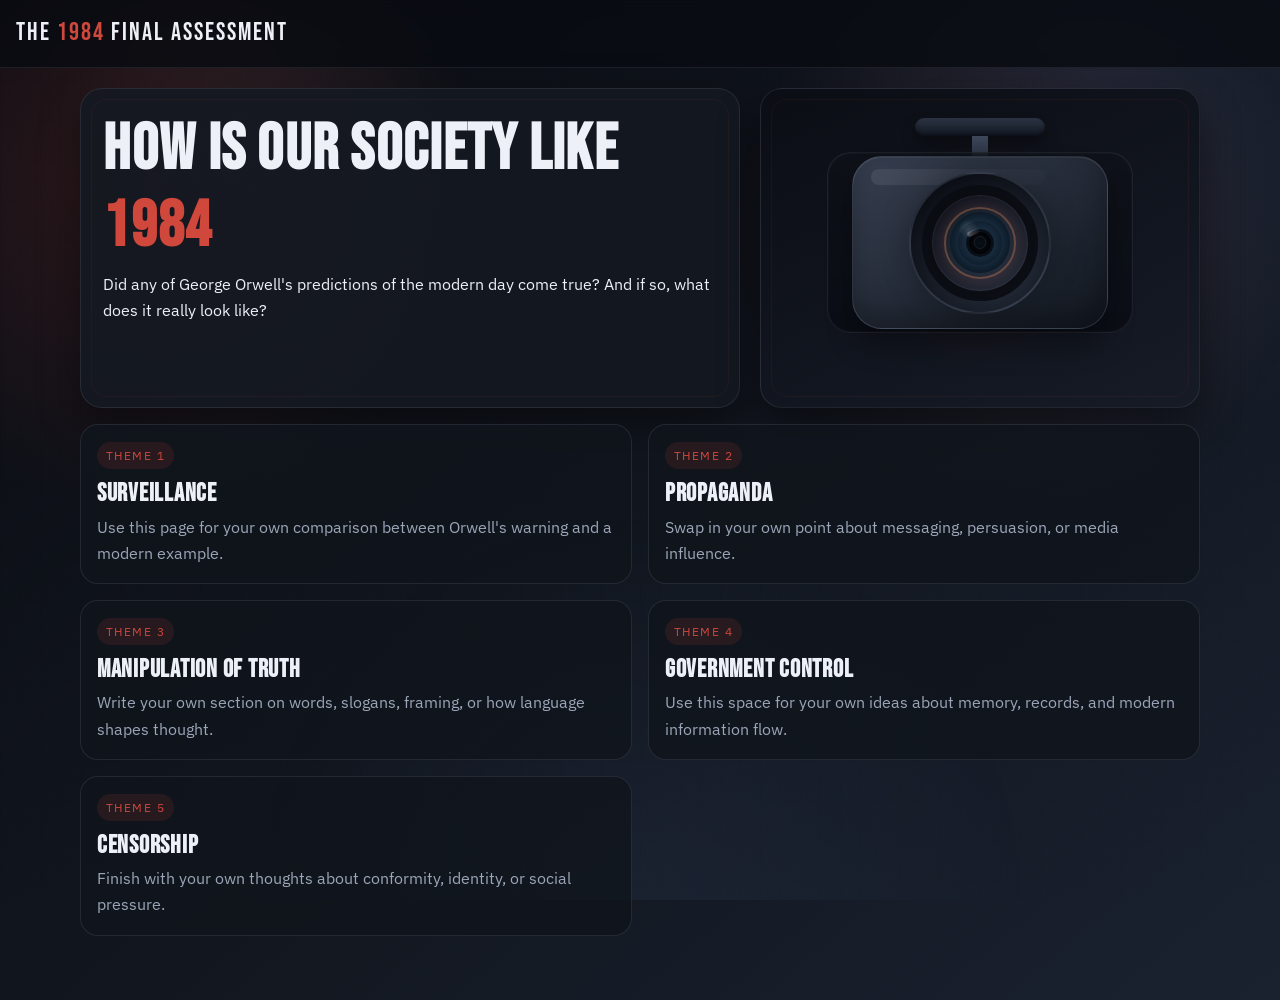
==== index.html @ 1fe8f31f "Base Commit" ====
<!DOCTYPE html>
<html lang="en">
  <head>
    <meta charset="UTF-8" />
    <meta name="viewport" content="width=device-width, initial-scale=1.0" />
    <title>1984 in Modern Society</title>
    <link rel="preconnect" href="https://fonts.googleapis.com" />
    <link rel="preconnect" href="https://fonts.gstatic.com" crossorigin />
    <link
      href="https://fonts.googleapis.com/css2?family=Bebas+Neue&family=Cormorant+Garamond:wght@500;700&family=IBM+Plex+Sans:wght@400;600&display=swap"
      rel="stylesheet"
    />
    <link rel="stylesheet" href="style.css" />
  </head>
  <body class="noise" data-page="home">
    <!-- Top bar -->
    <header class="top-bar">
      <a class="brand" href="index.html">The <span>1984</span> Final Assessment</a>
    </header>

    <!-- Main page -->
    <main class="layout">
      <section class="hero">
        <!-- Main text -->
        <article class="card hero-main reveal">
          <h1>How is our society like</h1>
          <h1><span class="accent-text">1984</span></h1>  
          <p>
            Did any of George Orwell's predictions of the modern day come true? And if so, what does it really look like?
          </p>
        </article>

        <!-- Camera icon -->
        <aside class="card hero-side reveal">
          <div class="watcher-stage" id="watcher-stage" aria-hidden="true">
            <div class="camera-mount"></div>
            <div class="watcher-frame">
              <div class="camera-body">
                <div class="camera-body-top"></div>
                <div class="camera-lens" id="camera-eye">
                  <div class="lens-ring lens-ring-outer"></div>
                  <div class="lens-ring lens-ring-mid"></div>
                  <div class="lens-glass">
                    <div class="lens-core" id="camera-pupil">
                      <div class="lens-aperture"></div>
                      <div class="lens-highlight"></div>
                    </div>
                  </div>
                </div>
              </div>
            </div>
          </div>
        </aside>
      </section>

      <!-- Theme 1 -->
      <section class="grid">
        <a class="topic-link reveal" data-topic="surveillance" href="surveillance.html">
          <span class="topic-tag">Theme 1</span>
          <h3>Surveillance</h3>
          <p>Use this page for your own comparison between Orwell's warning and a modern example.</p>
        </a>

        <!-- Theme 2 -->
        <a class="topic-link reveal" data-topic="propaganda" href="propaganda.html">
          <span class="topic-tag">Theme 2</span>
          <h3>Propaganda</h3>
          <p>Swap in your own point about messaging, persuasion, or media influence.</p>
        </a>

        <!-- Theme 3 -->
        <a class="topic-link reveal" data-topic="language" href="truth.html">
          <span class="topic-tag">Theme 3</span>
          <h3>Manipulation of Truth</h3>
          <p>Write your own section on words, slogans, framing, or how language shapes thought.</p>
        </a>

        <!-- Theme 4 -->
        <a class="topic-link reveal" data-topic="history" href="control.html">
          <span class="topic-tag">Theme 4</span>
          <h3>Government Control</h3>
          <p>Use this space for your own ideas about memory, records, and modern information flow.</p>
        </a>

        <!-- Theme 5 -->
        <a class="topic-link reveal" data-topic="individuality" href="individuality.html">
          <span class="topic-tag">Theme 5</span>
          <h3>Censorship</h3>
          <p>Finish with your own thoughts about conformity, identity, or social pressure.</p>
        </a>
      </section>
    </main>

    <script src="script.js"></script>
  </body>
</html>
---- style.css ----
:root {
  --paper: #11151d;
  --paper-deep: #1b212c;
  --ink: #edf0f6;
  --muted: #9ca6b8;
  --line: #3d495f;
  --card: rgba(20, 25, 34, 0.9);
  --card-strong: rgba(15, 19, 28, 0.96);
  --accent: #d0473c;
  --accent-soft: #f08b53;
  --shadow: 0 18px 42px rgba(0, 0, 0, 0.42);
  --font-display: "Bebas Neue", Impact, sans-serif;
  --font-body: "IBM Plex Sans", "Segoe UI", sans-serif;
  --font-quote: "Cormorant Garamond", Georgia, serif;
}

* {
  box-sizing: border-box;
}

html,
body {
  margin: 0;
  padding: 0;
  min-height: 100%;
}

body {
  font-family: var(--font-body);
  color: var(--ink);
  background:
    radial-gradient(circle at 12% 18%, rgba(208, 71, 60, 0.18), transparent 24%),
    radial-gradient(circle at 86% 12%, rgba(70, 95, 140, 0.22), transparent 24%),
    linear-gradient(140deg, #090c12 0%, #11151d 48%, #1a2230 100%);
  line-height: 1.65;
}

.noise::before {
  content: "";
  position: fixed;
  inset: 0;
  pointer-events: none;
  opacity: 0.16;
  background-image:
    linear-gradient(rgba(154, 166, 184, 0.03) 1px, transparent 1px),
    linear-gradient(90deg, rgba(154, 166, 184, 0.03) 1px, transparent 1px);
  background-size: 20px 20px;
  z-index: -2;
}

.noise::after {
  content: "";
  position: fixed;
  inset: 0;
  pointer-events: none;
  background:
    radial-gradient(circle at 20% 15%, rgba(255, 255, 255, 0.04), transparent 18%),
    radial-gradient(circle at 80% 25%, rgba(208, 71, 60, 0.09), transparent 24%),
    radial-gradient(circle at 50% 100%, rgba(70, 95, 140, 0.12), transparent 35%);
  z-index: -1;
}

.top-bar {
  position: sticky;
  top: 0;
  z-index: 20;
  display: flex;
  justify-content: space-between;
  align-items: center;
  gap: 1rem;
  padding: 0.8rem 1rem;
  background: rgba(9, 12, 18, 0.82);
  border-bottom: 1px solid rgba(154, 166, 184, 0.12);
  backdrop-filter: blur(8px);
}

.brand {
  color: var(--ink);
  text-decoration: none;
  font-family: var(--font-display);
  font-size: 1.55rem;
  letter-spacing: 0.08em;
}

.brand span {
  color: var(--accent);
}

.accent-text {
  color: var(--accent);
}

.broadcast {
  font-size: 0.86rem;
  color: var(--muted);
  padding: 0.35rem 0.7rem;
  border-radius: 999px;
  border: 1px dashed rgba(154, 166, 184, 0.3);
  background: rgba(20, 25, 34, 0.88);
}

.layout {
  width: min(1120px, 92vw);
  margin: 1.3rem auto 4rem;
}

.hero {
  display: grid;
  grid-template-columns: 1.2fr 0.8fr;
  gap: 1.25rem;
  align-items: stretch;
}

.card {
  position: relative;
  background: var(--card);
  border: 1px solid rgba(154, 166, 184, 0.14);
  border-radius: 22px;
  box-shadow: var(--shadow);
  overflow: hidden;
}

.card::before {
  content: "";
  position: absolute;
  inset: 10px;
  border: 1px solid rgba(208, 71, 60, 0.08);
  border-radius: 16px;
  pointer-events: none;
}

.hero-main,
.section-card,
.page-hero {
  padding: 1.4rem;
}

.kicker {
  margin: 0;
  text-transform: uppercase;
  letter-spacing: 0.16em;
  font-size: 0.76rem;
  color: var(--accent);
}

h1,
h2,
h3 {
  line-height: 1.05;
}

h1 {
  margin: 0.25rem 0 0.65rem;
  font-family: var(--font-display);
  font-size: clamp(2.3rem, 5vw, 4.5rem);
  letter-spacing: 0.02em;
}

h2 {
  margin: 0 0 0.65rem;
  font-family: var(--font-display);
  font-size: clamp(1.9rem, 3vw, 2.4rem);
  letter-spacing: 0.03em;
}

h3 {
  margin: 0 0 0.4rem;
}

p {
  margin: 0 0 0.9rem;
}

.hero-main > p:last-of-type,
.page-hero > p:last-of-type,
.section-card > p:last-of-type {
  margin-bottom: 0;
}

.hero-side {
  min-height: 320px;
  padding: 1.1rem;
  background:
    radial-gradient(circle at center, rgba(208, 71, 60, 0.12), transparent 42%),
    linear-gradient(155deg, rgba(10, 13, 20, 0.96), rgba(23, 28, 39, 0.92)),
    var(--card-strong);
}

.watcher-stage {
  position: relative;
  height: 100%;
  min-height: 280px;
  overflow: hidden;
}

.watcher-frame,
.scan-ring,
.camera-mount {
  position: absolute;
}

.camera-mount {
  top: 4%;
  left: 50%;
  width: 130px;
  height: 18px;
  transform: translateX(-50%);
  border-radius: 999px;
  background: linear-gradient(180deg, #2c3444, #121722);
  box-shadow:
    0 8px 14px rgba(0, 0, 0, 0.35),
    inset 0 -2px 4px rgba(0, 0, 0, 0.35);
}

.camera-mount::before {
  content: "";
  position: absolute;
  left: 50%;
  top: 100%;
  width: 16px;
  height: 42px;
  transform: translateX(-50%);
  border-radius: 0 0 10px 10px;
  background: linear-gradient(180deg, #3d475b, #171c27);
}

.watcher-frame {
  inset: 16% 12% 20%;
  display: grid;
  place-items: center;
  border-radius: 24px;
  border: 1px solid rgba(154, 166, 184, 0.12);
  background:
    linear-gradient(180deg, rgba(255, 255, 255, 0.02), transparent),
    rgba(9, 12, 18, 0.72);
  box-shadow: inset 0 0 0 1px rgba(255, 255, 255, 0.02);
}

.camera-body {
  position: relative;
  width: min(310px, 84%);
  aspect-ratio: 1.15 / 0.78;
  display: grid;
  place-items: center;
  border-radius: 30px;
  border: 1px solid rgba(154, 166, 184, 0.16);
  background:
    linear-gradient(145deg, rgba(58, 67, 84, 0.95), rgba(18, 23, 32, 0.98));
  box-shadow:
    0 18px 28px rgba(0, 0, 0, 0.32),
    inset 0 1px 0 rgba(255, 255, 255, 0.05),
    inset 0 -12px 24px rgba(0, 0, 0, 0.28);
}

.camera-body-top {
  position: absolute;
  top: 12px;
  left: 18px;
  right: 62px;
  height: 16px;
  border-radius: 999px;
  background: linear-gradient(90deg, rgba(255, 255, 255, 0.08), rgba(255, 255, 255, 0.01));
}

.camera-side-panel {
  position: absolute;
  right: 16px;
  top: 50%;
  width: 34px;
  height: 68px;
  transform: translateY(-50%);
  border-radius: 14px;
  border: 1px solid rgba(154, 166, 184, 0.12);
  background:
    linear-gradient(180deg, rgba(255, 255, 255, 0.05), rgba(0, 0, 0, 0.2)),
    #181d27;
}

.camera-lens {
  position: relative;
  width: 56%;
  aspect-ratio: 1;
  display: grid;
  place-items: center;
  background:
    radial-gradient(circle at center, rgba(255, 255, 255, 0.04), transparent 60%),
    linear-gradient(145deg, #0a0d14, #293140);
  box-shadow:
    0 0 30px rgba(0, 0, 0, 0.28),
    inset 0 0 26px rgba(0, 0, 0, 0.45);
  border-radius: 50%;
  border: 2px solid rgba(130, 145, 168, 0.18);
}

.lens-ring {
  position: absolute;
  border-radius: 50%;
  pointer-events: none;
}

.lens-ring-outer {
  inset: 8%;
  border: 10px solid rgba(9, 12, 18, 0.92);
  box-shadow: inset 0 0 0 1px rgba(154, 166, 184, 0.08);
}

.lens-ring-mid {
  inset: 24%;
  border: 2px solid rgba(240, 139, 83, 0.35);
  box-shadow: 0 0 18px rgba(208, 71, 60, 0.18);
}

.lens-glass {
  width: 44%;
  aspect-ratio: 1;
  position: relative;
  display: grid;
  place-items: center;
  overflow: hidden;
  border-radius: 50%;
  background:
    radial-gradient(circle at 30% 28%, rgba(255, 255, 255, 0.22), transparent 16%),
    radial-gradient(circle at center, #315a7e 0%, #1b3349 44%, #081019 100%);
  box-shadow:
    inset 0 0 20px rgba(0, 0, 0, 0.4),
    0 0 18px rgba(60, 112, 175, 0.16);
}

.lens-core {
  width: 72%;
  aspect-ratio: 1;
  position: relative;
  border-radius: 50%;
  transition: transform 80ms linear;
}

.lens-aperture {
  position: absolute;
  inset: 18%;
  border-radius: 50%;
  border: 3px solid rgba(11, 16, 24, 0.92);
  background: radial-gradient(circle, #09111b 0%, #020406 72%);
  box-shadow:
    0 0 0 8px rgba(8, 12, 18, 0.3),
    inset 0 0 10px rgba(0, 0, 0, 0.45);
}

.lens-aperture::before {
  content: "";
  position: absolute;
  inset: 22%;
  border-radius: 50%;
  border: 1px solid rgba(154, 166, 184, 0.14);
}

.lens-highlight {
  position: absolute;
  width: 30%;
  height: 12%;
  top: 20%;
  left: 20%;
  border-radius: 999px;
  background: linear-gradient(90deg, rgba(255, 255, 255, 0.34), rgba(255, 255, 255, 0.03));
  transform: rotate(-24deg);
  opacity: 0.8;
}

.scan-ring {
  border: 1px solid rgba(154, 166, 184, 0.16);
  border-radius: 50%;
  box-shadow: 0 0 24px rgba(255, 255, 255, 0.03);
}

.scan-ring-a {
  width: 260px;
  height: 260px;
  top: 6%;
  right: -2%;
}

.scan-ring-b {
  width: 140px;
  height: 140px;
  left: 6%;
  bottom: 10%;
}

.grid {
  display: grid;
  gap: 1rem;
  margin-top: 1rem;
  grid-template-columns: repeat(2, minmax(0, 1fr));
}

.topic-link {
  display: block;
  color: var(--ink);
  text-decoration: none;
  padding: 1rem 1rem 1.05rem;
  border-radius: 18px;
  border: 1px solid rgba(154, 166, 184, 0.14);
  background: rgba(17, 21, 29, 0.82);
  transition: transform 180ms ease, box-shadow 180ms ease, border-color 180ms ease;
}

.topic-link:hover {
  transform: translateY(-4px) rotate(-0.4deg);
  border-color: rgba(208, 71, 60, 0.45);
  box-shadow: 0 16px 30px rgba(0, 0, 0, 0.26);
}

.topic-link h3 {
  font-family: var(--font-display);
  font-size: 1.55rem;
  letter-spacing: 0.03em;
}

.topic-link p {
  margin: 0;
  color: var(--muted);
}

.topic-tag {
  display: inline-block;
  margin-bottom: 0.75rem;
  padding: 0.2rem 0.55rem;
  border-radius: 999px;
  background: rgba(208, 71, 60, 0.12);
  color: var(--accent);
  font-size: 0.78rem;
  text-transform: uppercase;
  letter-spacing: 0.12em;
}

.page-hero {
  margin-bottom: 1rem;
}

.page-hero::after {
  content: "";
  position: absolute;
  top: 16px;
  right: 18px;
  width: 120px;
  height: 38px;
  border-radius: 999px;
  background: rgba(208, 71, 60, 0.08);
  transform: rotate(-8deg);
}

.content {
  display: grid;
  grid-template-columns: 1.7fr 1fr;
  gap: 1rem;
}

.meta {
  display: grid;
  gap: 1rem;
}

.quote {
  margin: 1rem 0;
  padding: 0.9rem 1rem 0.9rem 1.1rem;
  border-left: 4px solid var(--accent-soft);
  background: rgba(28, 34, 46, 0.92);
  border-radius: 12px;
  font-family: var(--font-quote);
  font-size: 1.55rem;
}

.prompt-box,
.meta-item,
.checklist {
  background: rgba(18, 23, 32, 0.88);
  border: 1px solid rgba(154, 166, 184, 0.12);
  border-radius: 16px;
}

.prompt-box {
  margin-top: 1rem;
  padding: 1rem;
}

.prompt-label {
  margin: 0 0 0.35rem;
  font-size: 0.8rem;
  text-transform: uppercase;
  letter-spacing: 0.14em;
  color: var(--accent);
}

.placeholder {
  color: var(--muted);
}

.placeholder strong {
  color: var(--ink);
}

.student-lines {
  margin-top: 0.8rem;
  min-height: 120px;
  border-radius: 10px;
  background:
    repeating-linear-gradient(
      to bottom,
      transparent 0 21px,
      rgba(154, 166, 184, 0.22) 21px 22px
    );
}

.meta-item,
.checklist {
  padding: 0.95rem;
}

.meta-item h3,
.checklist h3 {
  margin: 0 0 0.4rem;
  font-size: 0.9rem;
  letter-spacing: 0.08em;
  text-transform: uppercase;
  color: var(--accent);
}

.checklist ul {
  margin: 0;
  padding-left: 1.1rem;
  color: var(--muted);
}

.checklist li + li {
  margin-top: 0.4rem;
}

.reveal {
  opacity: 0;
  transform: translateY(10px);
  transition: opacity 360ms ease, transform 360ms ease;
}

.reveal.visible {
  opacity: 1;
  transform: translateY(0);
}

footer {
  width: min(1120px, 92vw);
  margin: 2rem auto 1rem;
  padding-top: 0.9rem;
  border-top: 1px solid rgba(154, 166, 184, 0.14);
  color: var(--muted);
  font-size: 0.92rem;
}

@media (max-width: 900px) {
  .hero,
  .content,
  .grid {
    grid-template-columns: 1fr;
  }

  .hero-side {
    min-height: 280px;
  }

  .watcher-frame {
    inset: 14% 8% 24%;
  }
}

@media (max-width: 620px) {
  .top-bar {
    align-items: flex-start;
    flex-direction: column;
  }

  .watcher-frame {
    inset: 16% 4% 28%;
  }
}
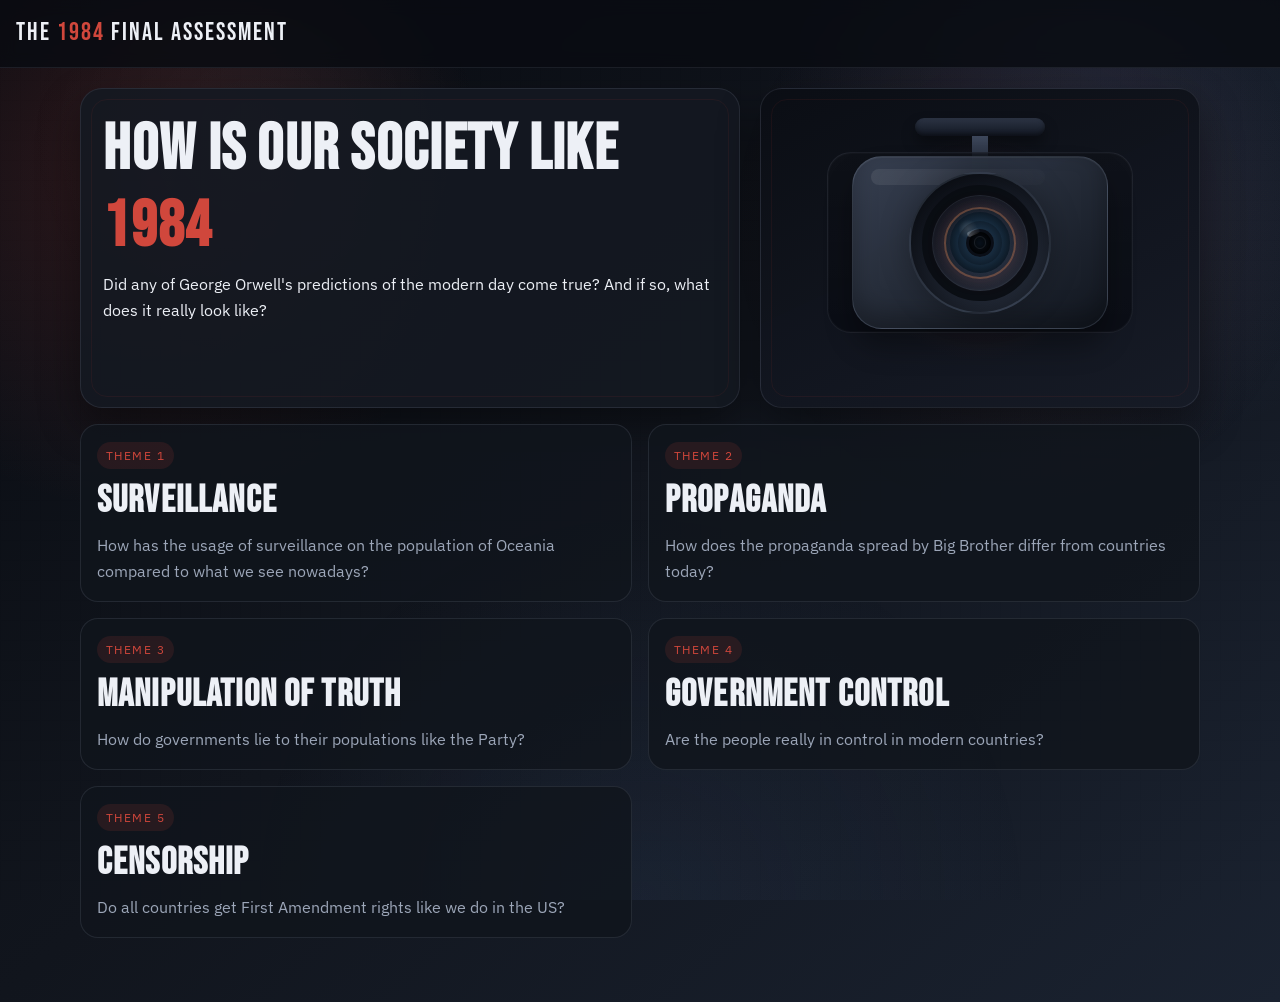
==== commit 872bc1b0: "Tuned up index.html" ====
--- a/index.html
+++ b/index.html
@@ -25,7 +25,7 @@
         <article class="card hero-main reveal">
           <h1>How is our society like</h1>
           <h1><span class="accent-text">1984</span></h1>  
-          <p>
+          <p class="idk">
             Did any of George Orwell's predictions of the modern day come true? And if so, what does it really look like?
           </p>
         </article>
@@ -57,36 +57,36 @@
       <section class="grid">
         <a class="topic-link reveal" data-topic="surveillance" href="surveillance.html">
           <span class="topic-tag">Theme 1</span>
-          <h3>Surveillance</h3>
-          <p>Use this page for your own comparison between Orwell's warning and a modern example.</p>
+          <h2>Surveillance</h2>
+          <p>How has the usage of surveillance on the population of Oceania compared to what we see nowadays?</p>
         </a>
 
         <!-- Theme 2 -->
         <a class="topic-link reveal" data-topic="propaganda" href="propaganda.html">
           <span class="topic-tag">Theme 2</span>
-          <h3>Propaganda</h3>
-          <p>Swap in your own point about messaging, persuasion, or media influence.</p>
+          <h2>Propaganda</h2>
+          <p>How does the propaganda spread by Big Brother differ from countries today?</p>
         </a>
 
         <!-- Theme 3 -->
         <a class="topic-link reveal" data-topic="language" href="truth.html">
           <span class="topic-tag">Theme 3</span>
-          <h3>Manipulation of Truth</h3>
-          <p>Write your own section on words, slogans, framing, or how language shapes thought.</p>
+          <h2>Manipulation of Truth</h2>
+          <p>How do governments lie to their populations like the Party?</p>
         </a>
 
         <!-- Theme 4 -->
         <a class="topic-link reveal" data-topic="history" href="control.html">
           <span class="topic-tag">Theme 4</span>
-          <h3>Government Control</h3>
-          <p>Use this space for your own ideas about memory, records, and modern information flow.</p>
+          <h2>Government Control</h2>
+          <p>Are the people really in control in modern countries?</p>
         </a>
 
         <!-- Theme 5 -->
         <a class="topic-link reveal" data-topic="individuality" href="individuality.html">
           <span class="topic-tag">Theme 5</span>
-          <h3>Censorship</h3>
-          <p>Finish with your own thoughts about conformity, identity, or social pressure.</p>
+          <h2>Censorship</h2>
+          <p>Do all countries get First Amendment rights like we do in the US?</p>
         </a>
       </section>
     </main>
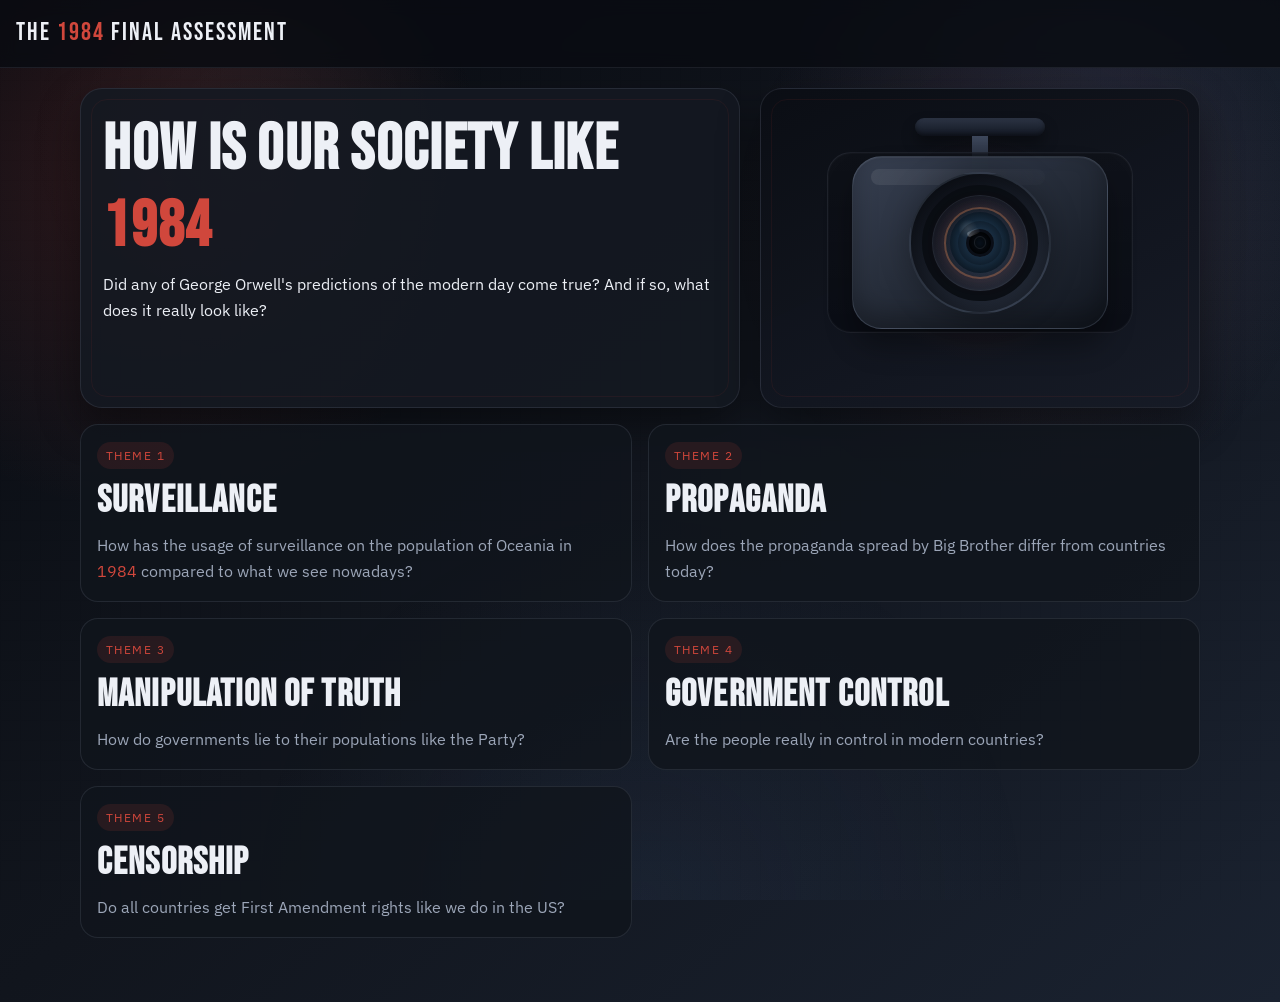
==== commit 11315ea7: "Started making changes to surveillance.html" ====
--- a/index.html
+++ b/index.html
@@ -55,35 +55,35 @@
 
       <!-- Theme 1 -->
       <section class="grid">
-        <a class="topic-link reveal" data-topic="surveillance" href="surveillance.html">
+        <a class="topic-link reveal" data-topic="surveillance" href="Themes/surveillance.html">
           <span class="topic-tag">Theme 1</span>
           <h2>Surveillance</h2>
-          <p>How has the usage of surveillance on the population of Oceania compared to what we see nowadays?</p>
+          <p>How has the usage of surveillance on the population of Oceania in <span class="accent-text">1984</span> compared to what we see nowadays?</p>
         </a>
 
         <!-- Theme 2 -->
-        <a class="topic-link reveal" data-topic="propaganda" href="propaganda.html">
+        <a class="topic-link reveal" data-topic="propaganda" href="Themes/propaganda.html">
           <span class="topic-tag">Theme 2</span>
           <h2>Propaganda</h2>
           <p>How does the propaganda spread by Big Brother differ from countries today?</p>
         </a>
 
         <!-- Theme 3 -->
-        <a class="topic-link reveal" data-topic="language" href="truth.html">
+        <a class="topic-link reveal" data-topic="language" href="Themes/truth.html">
           <span class="topic-tag">Theme 3</span>
           <h2>Manipulation of Truth</h2>
           <p>How do governments lie to their populations like the Party?</p>
         </a>
 
         <!-- Theme 4 -->
-        <a class="topic-link reveal" data-topic="history" href="control.html">
+        <a class="topic-link reveal" data-topic="history" href="Themes/control.html">
           <span class="topic-tag">Theme 4</span>
           <h2>Government Control</h2>
           <p>Are the people really in control in modern countries?</p>
         </a>
 
         <!-- Theme 5 -->
-        <a class="topic-link reveal" data-topic="individuality" href="individuality.html">
+        <a class="topic-link reveal" data-topic="individuality" href="Themes/individuality.html">
           <span class="topic-tag">Theme 5</span>
           <h2>Censorship</h2>
           <p>Do all countries get First Amendment rights like we do in the US?</p>
--- a/style.css
+++ b/style.css
@@ -436,18 +436,6 @@
   margin-bottom: 1rem;
 }
 
-.page-hero::after {
-  content: "";
-  position: absolute;
-  top: 16px;
-  right: 18px;
-  width: 120px;
-  height: 38px;
-  border-radius: 999px;
-  background: rgba(208, 71, 60, 0.08);
-  transform: rotate(-8deg);
-}
-
 .content {
   display: grid;
   grid-template-columns: 1.7fr 1fr;
@@ -580,3 +568,4 @@
     inset: 16% 4% 28%;
   }
 }
+
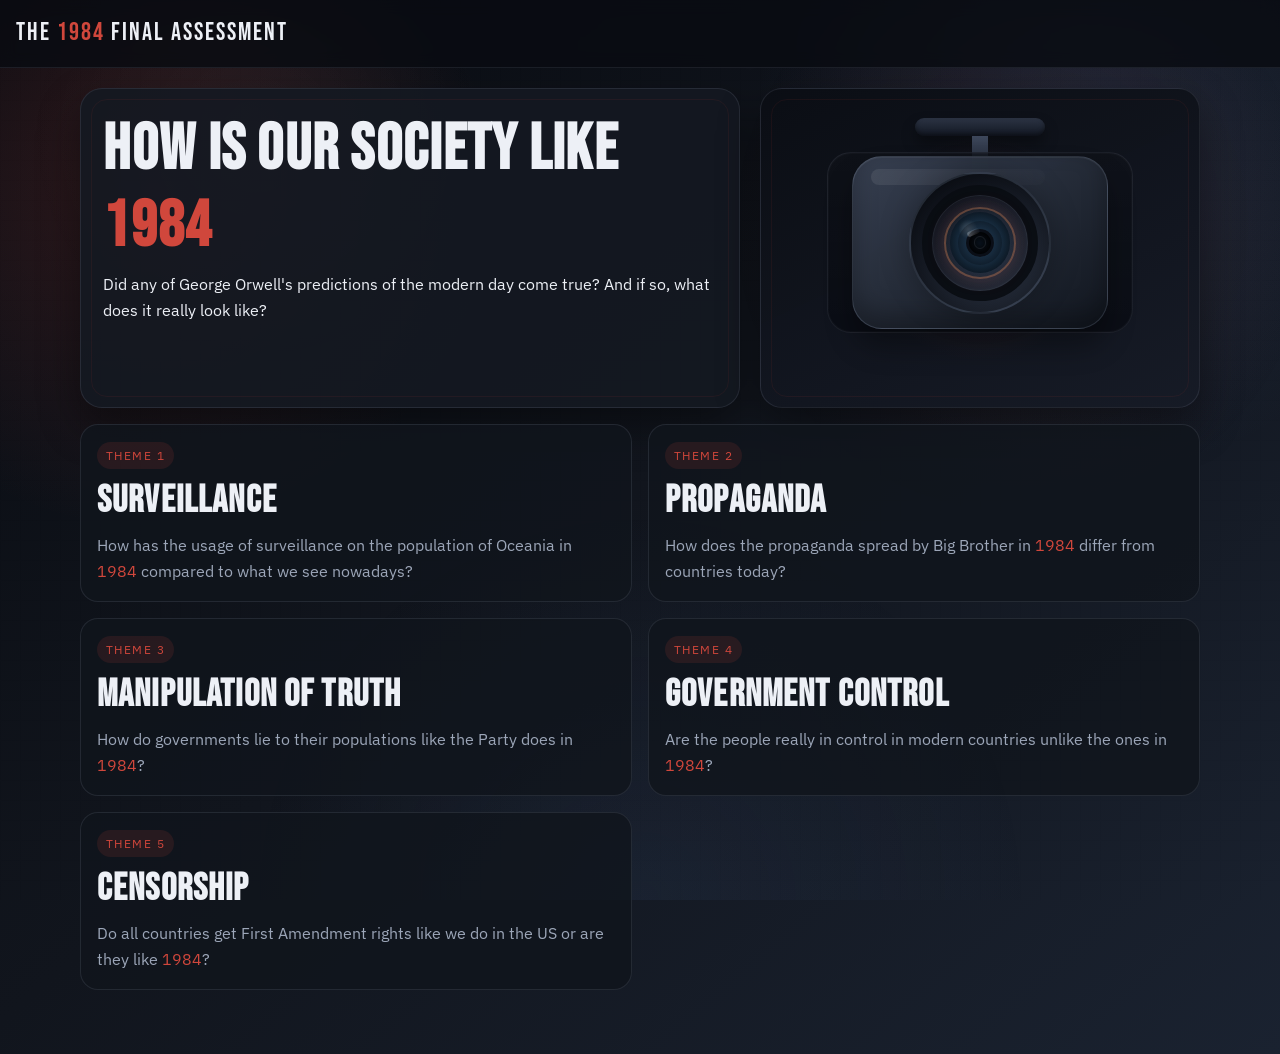
==== commit e432dc1a: "Finished surveillance.html" ====
--- a/index.html
+++ b/index.html
@@ -65,28 +65,28 @@
         <a class="topic-link reveal" data-topic="propaganda" href="Themes/propaganda.html">
           <span class="topic-tag">Theme 2</span>
           <h2>Propaganda</h2>
-          <p>How does the propaganda spread by Big Brother differ from countries today?</p>
+          <p>How does the propaganda spread by Big Brother in <span class="accent-text">1984</span> differ from countries today?</p>
         </a>
 
         <!-- Theme 3 -->
         <a class="topic-link reveal" data-topic="language" href="Themes/truth.html">
           <span class="topic-tag">Theme 3</span>
           <h2>Manipulation of Truth</h2>
-          <p>How do governments lie to their populations like the Party?</p>
+          <p>How do governments lie to their populations like the Party does in <span class="accent-text">1984</span>?</p>
         </a>
 
         <!-- Theme 4 -->
         <a class="topic-link reveal" data-topic="history" href="Themes/control.html">
           <span class="topic-tag">Theme 4</span>
           <h2>Government Control</h2>
-          <p>Are the people really in control in modern countries?</p>
+          <p>Are the people really in control in modern countries unlike the ones in <span class="accent-text">1984</span>?</p>
         </a>
 
         <!-- Theme 5 -->
         <a class="topic-link reveal" data-topic="individuality" href="Themes/individuality.html">
           <span class="topic-tag">Theme 5</span>
           <h2>Censorship</h2>
-          <p>Do all countries get First Amendment rights like we do in the US?</p>
+          <p>Do all countries get First Amendment rights like we do in the US or are they like <span class="accent-text">1984</span>?</p>
         </a>
       </section>
     </main>
--- a/style.css
+++ b/style.css
@@ -447,6 +447,14 @@
   gap: 1rem;
 }
 
+.theme-quote {
+  font-size: large;
+}
+
+.theme-pagenumber {
+  text-align: left;
+}
+
 .quote {
   margin: 1rem 0;
   padding: 0.9rem 1rem 0.9rem 1.1rem;
@@ -568,4 +576,105 @@
     inset: 16% 4% 28%;
   }
 }
-
+.simple-theme {
+  display: grid;
+  gap: 1rem;
+}
+
+.simple-hero {
+  padding: 1.45rem;
+}
+
+.theme-intro {
+  max-width: 42rem;
+  color: var(--ink);
+}
+
+.simple-row {
+  display: grid;
+  grid-template-columns: 1fr 1fr;
+  gap: 1rem;
+}
+
+.simple-row-reverse {
+  grid-template-columns: 1fr 1fr;
+}
+
+.simple-block {
+  padding: 1.2rem;
+}
+
+.image-block {
+  display: grid;
+  gap: 0.85rem;
+}
+
+.simple-image-slot {
+  min-height: 250px;
+  display: grid;
+  place-items: center;
+  padding: 1rem;
+  border-radius: 16px;
+  border: 1px dashed rgba(154, 166, 184, 0.28);
+  background:
+    linear-gradient(135deg, rgba(208, 71, 60, 0.1), transparent),
+    rgba(10, 13, 20, 0.62);
+  color: var(--muted);
+  text-transform: uppercase;
+  letter-spacing: 0.12em;
+  font-size: 0.8rem;
+  text-align: center;
+}
+
+.simple-image-slot.alt {
+  background:
+    linear-gradient(135deg, rgba(70, 95, 140, 0.16), transparent),
+    rgba(10, 13, 20, 0.62);
+}
+
+.simple-caption {
+  margin: 0;
+  color: var(--muted);
+}
+
+.simple-notes {
+  margin: 0.9rem 0 0;
+  padding-left: 1.1rem;
+  line-height: 28px;
+  color: var(--ink);
+}
+
+.simple-notes li + li {
+  margin-top: 0.5rem;
+}
+
+.simple-quote-block {
+  padding: 1.15rem 1.2rem;
+}
+
+.final-block {
+  max-width: 100%;
+}
+
+@media (max-width: 900px) {
+  .simple-row,
+  .simple-row-reverse {
+    grid-template-columns: 1fr;
+  }
+}
+
+.simple-image-slot img {
+  width: 100%;
+  height: 100%;
+  object-fit: cover;
+  border-radius: 12px;
+  display: block;
+}
+
+
+.simple-image-slot.has-image {
+  padding: 0;
+  border: 0;
+  background: transparent;
+}
+
